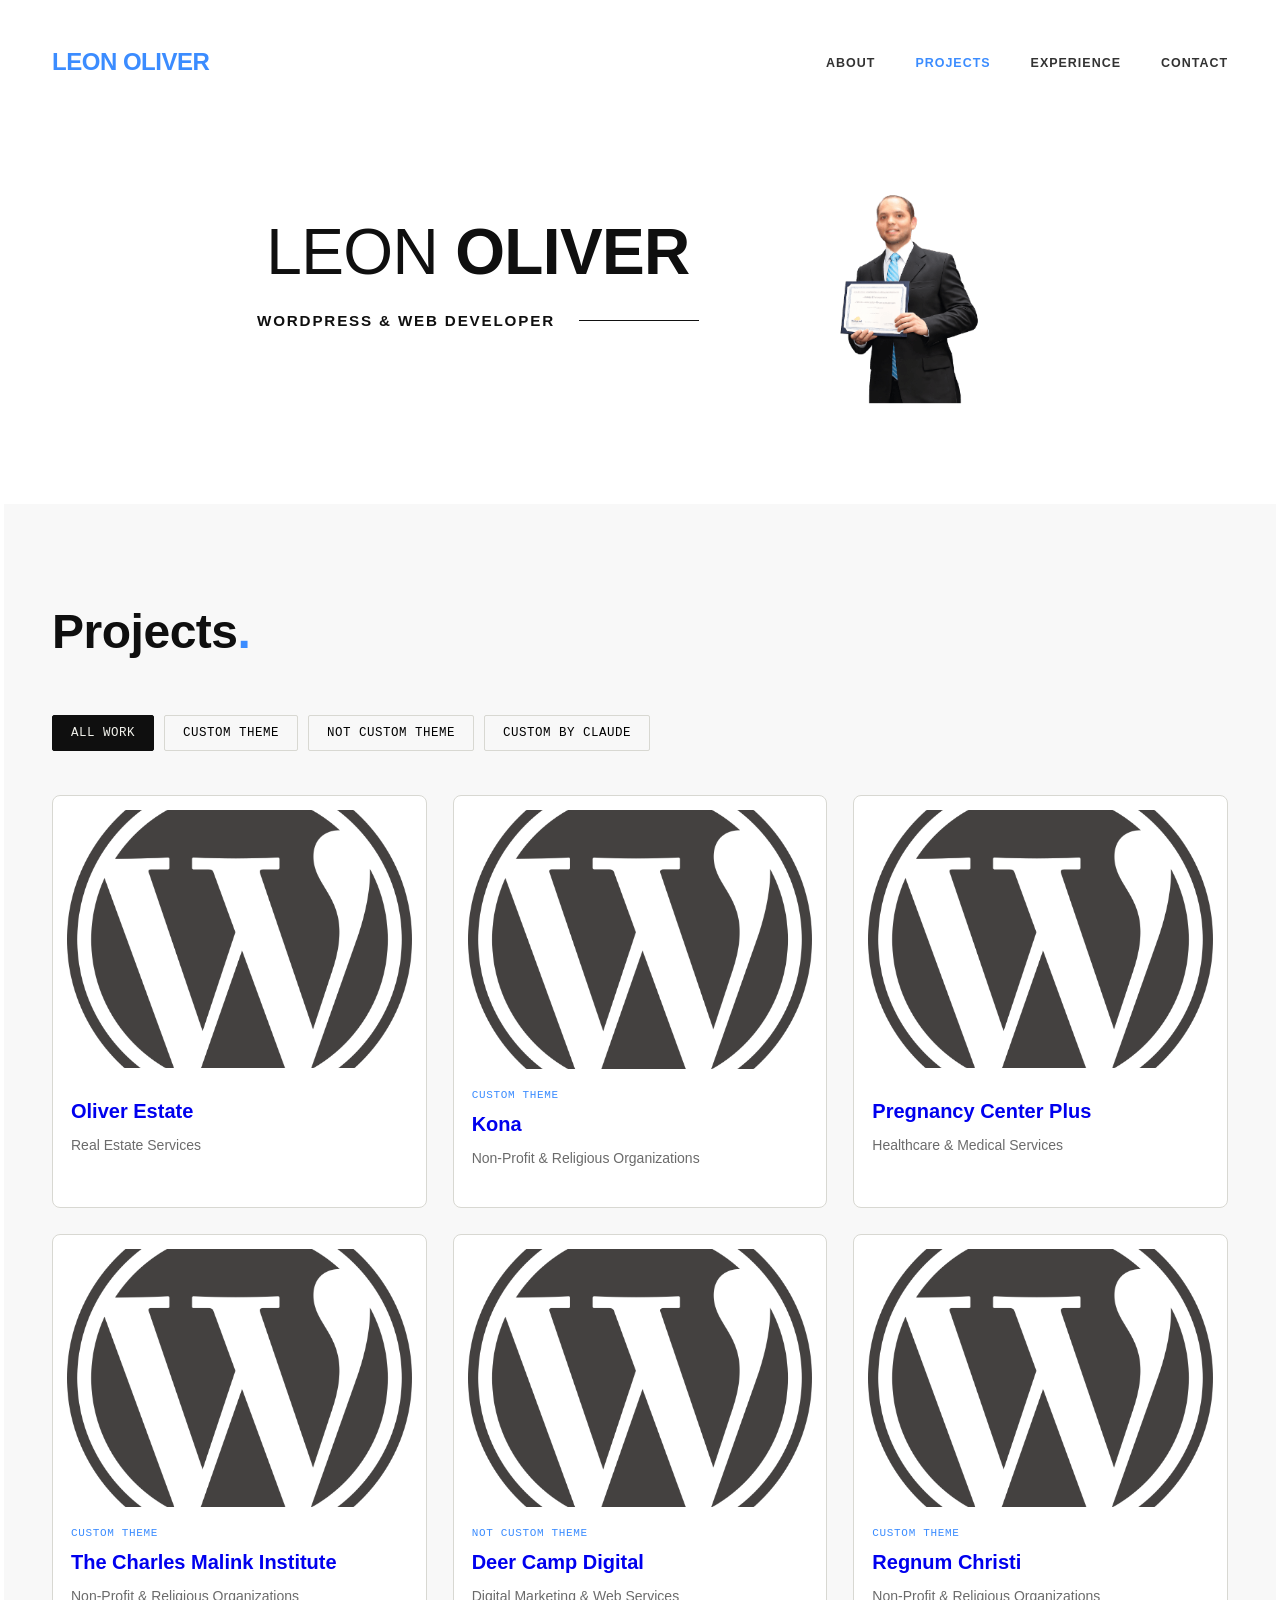
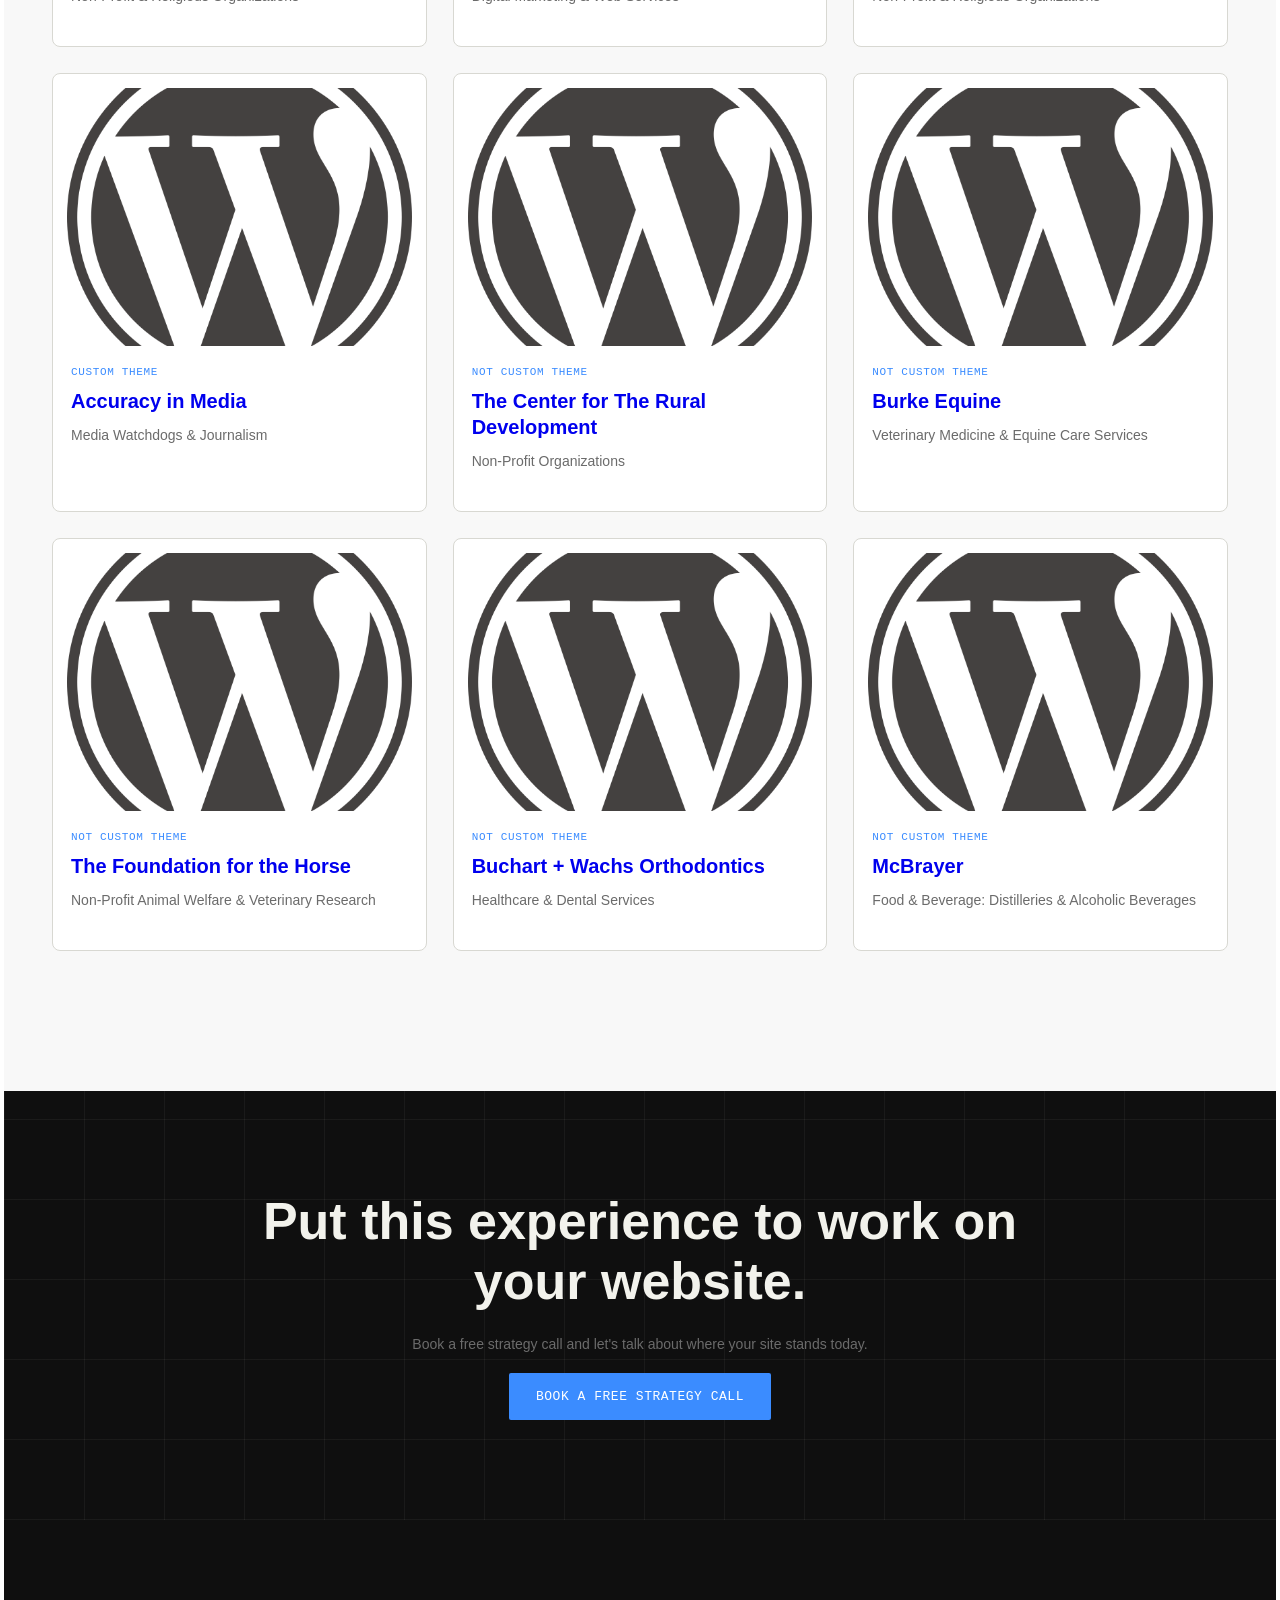
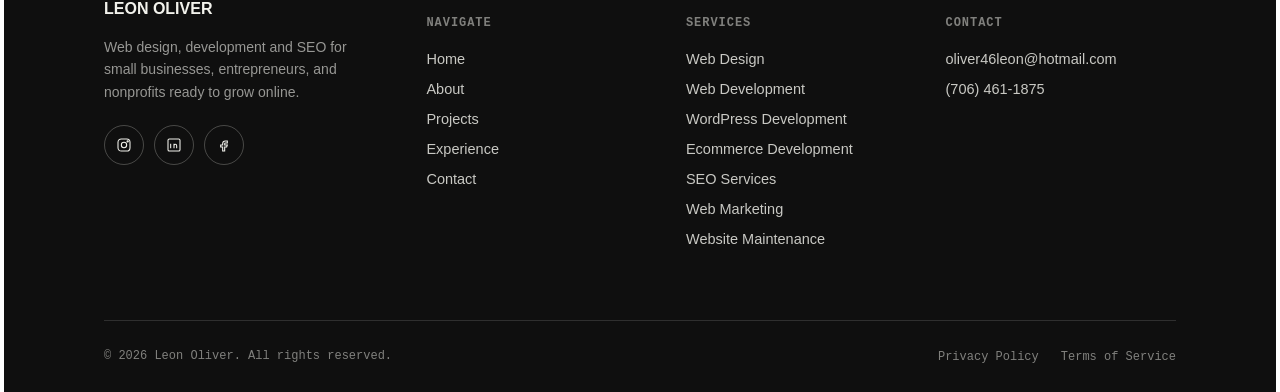
==== projects.html @ 3cefe91d "first commit on my portfolio site" ====
<!DOCTYPE html>
<html lang="en">
<head>
<meta charset="UTF-8">
<meta name="viewport" content="width=device-width, initial-scale=1">
<title>Projects | Leon Oliver — WordPress Developer in Georgia</title>
<meta name="description" content="Case studies from custom WordPress development, ecommerce, and SEO projects delivered for small businesses, entrepreneurs, and nonprofits.">
<meta name="keywords" content="WordPress Developer in Georgia, SEO, Custom WordPress Development">
<meta name="robots" content="index, follow">
<link rel="canonical" href="projects.html">
<link rel="stylesheet" href="styles.css">
</head>
<body class="pf-body">
<div class="pf-wrap">

  <nav class="pf-nav">
    <a class="pf-logo" href="index.html">Leon Oliver</a>
    <ul class="pf-nav-links">
      <li><a href="about.html">About</a></li>
      <li><a href="projects.html">Projects</a></li>
      <li><a href="experience.html">Experience</a></li>
      <li><a href="contact.html">Contact</a></li>
    </ul>
  </nav>

  <main class="pf-hero">
    <div class="pf-hero-inner">
      <div class="pf-text">
        <h1 class="pf-name">LEON <strong>OLIVER</strong></h1>
        <div class="pf-role-row">
          <span class="pf-role">WordPress &amp; Web Developer</span>
          <span class="pf-role-line"></span>
        </div>
      </div>
      <div class="oliver-image">
        <img src="images/oliver-leon.png" alt="Leon Oliver, WordPress developer" width="260" height="260">
      </div>
    </div>
  </main>

  <section class="exp-section">
    <div class="exp-container wide">
      <h2 class="exp-title">Projects<span class="exp-dot">.</span></h2>

      <div class="filter-row" role="tablist" aria-label="Filter projects by service">
        <button class="filter-btn active" data-filter="all">All Work</button>
        <button class="filter-btn" data-filter="custom-theme">Custom Theme</button>
        <button class="filter-btn" data-filter="not-custom">Not Custom Theme</button>
        <button class="filter-btn" data-filter="custom-theme-claude">Custom by Claude</button>
      </div>

      <div class="portfolio-grid" id="portfolioGrid">

        <article class="pf-card" data-cat="custom-theme-claude" data-modal="p2">
          <div class="pf-media">
            <img src="/images/wordpress.png" alt="" loading="lazy">
          </div>
          <div class="pf-body">
            <h3><a href="https://www.leonoliver.com/claude1/" style="text-decoration: none;">Oliver Estate</a></h3>
            <p>Real Estate Services</p>
          </div>
        </article>

        <article class="pf-card" data-cat="custom-theme" data-modal="p1">
          <div class="pf-media">
            <img src="/images/wordpress.png" alt="Harbor and Vine ecommerce website analytics dashboard on screen" loading="lazy">
          </div>
          <div class="pf-body">
            <span class="pf-cat">Custom Theme</span>
            <h3><a href="https://konasda.org/" style="text-decoration: none;">Kona</a></h3>
            <p>Non-Profit & Religious Organizations</p>
          </div>
        </article>

        <article class="pf-card" data-cat="custom-theme" data-modal="p2">
          <div class="pf-media">
            <img src="/images/wordpress.png" alt="Northside Realty local business website homepage on laptop" loading="lazy">
          </div>
          <div class="pf-body">
            <h3><a href="https://pcplus.org/" style="text-decoration: none;">Pregnancy Center Plus</a></h3>
            <p>Healthcare & Medical Services</p>
           
          </div>
        </article>

        <article class="pf-card" data-cat="custom-theme" data-modal="p3">
          <div class="pf-media">
            <img src="/images/wordpress.png" alt="Fit Collective fitness studio website design shown on tablet" loading="lazy">
          </div>
          <div class="pf-body">
            <span class="pf-cat">Custom Theme</span>
            <h3><a href="https://charlesmalikinstitute.org/" style="text-decoration: none;">The Charles Malink Institute</a></h3>
            <p>Non-Profit & Religious Organizations</p>
        </article>

        <article class="pf-card" data-cat="not-custom" data-modal="p4">
          <div class="pf-media">
            <img src="/images/wordpress.png" alt="Cedar and Stone Interiors ecommerce website on desktop monitor" loading="lazy">
          </div>
          <div class="pf-body">
            <span class="pf-cat">Not Custom Theme</span>
            <h3><a href="https://deercampdigital.com/" style="text-decoration: none;">Deer Camp Digital</a></h3>
            <p>Digital Marketing & Web Services</p>
        </article>

        <article class="pf-card" data-cat="custom-theme" data-modal="p5">
          <div class="pf-media">
            <img src="/images/wordpress.png" alt="Pinnacle Auto Group local SEO strategy meeting" loading="lazy">
      
          </div>
          <div class="pf-body">
            <span class="pf-cat">Custom Theme</span>
            <h3><a href="https://rcspirituality.org/" style="text-decoration: none;">Regnum Christi</a></h3>
            <p>Non-Profit & Religious Organizations</p>
        </article>

        <article class="pf-card" data-cat="custom-theme" data-modal="p6">
          <div class="pf-media">
            <img src="/images/wordpress.png" alt="Bright Path Dental local business website on laptop in office" loading="lazy">
          </div>
          <div class="pf-body">
            <span class="pf-cat">Custom theme</span>
            <h3><a href="https://aim.org/" style="text-decoration: none;">Accuracy in Media</a></h3>
            <p>Media Watchdogs & Journalism</p>
          </div>
        </article>

          <article class="pf-card" data-cat="not-custom" data-modal="p6">
          <div class="pf-media">
            <img src="/images/wordpress.png" alt="Bright Path Dental local business website on laptop in office" loading="lazy">
          </div>
          <div class="pf-body">
            <span class="pf-cat">Not Custom theme</span>
            <h3><a href="https://centertech.com/" style="text-decoration: none;">The Center for The Rural Development</a></h3>
            <p>Non-Profit Organizations</p>
          </div>
        </article>

        <article class="pf-card" data-cat="not-custom" data-modal="p6">
          <div class="pf-media">
            <img src="/images/wordpress.png" alt="Bright Path Dental local business website on laptop in office" loading="lazy">
          </div>
          <div class="pf-body">
            <span class="pf-cat">Not Custom theme</span>
            <h3><a href="https://www.burkeequinetherapy.com/" style="text-decoration: none;">Burke Equine</a></h3>
            <p>Veterinary Medicine & Equine Care Services</p>
          </div>
        </article>

        <article class="pf-card" data-cat="not-custom" data-modal="p6">
          <div class="pf-media">
            <img src="/images/wordpress.png" alt="Bright Path Dental local business website on laptop in office" loading="lazy">
          </div>
          <div class="pf-body">
            <span class="pf-cat">Not Custom theme</span>
            <h3><a href="https://www.foundationforthehorse.org/" style="text-decoration: none;">The Foundation for the Horse</a></h3>
            <p> Non-Profit Animal Welfare & Veterinary Research</p>
          </div>
        </article>

        <article class="pf-card" data-cat="not-custom" data-modal="p6">
          <div class="pf-media">
            <img src="/images/wordpress.png" alt="Bright Path Dental local business website on laptop in office" loading="lazy">
          </div>
          <div class="pf-body">
            <span class="pf-cat">Not Custom theme</span>
            <h3><a href="https://buchartwachs.com/" style="text-decoration: none;">Buchart + Wachs Orthodontics</a></h3>
            <p>Healthcare & Dental Services</p>
          </div>
        </article>

        <article class="pf-card" data-cat="not-custom" data-modal="p6">
          <div class="pf-media">
            <img src="/images/wordpress.png" alt="Bright Path Dental local business website on laptop in office" loading="lazy">
          </div>
          <div class="pf-body">
            <span class="pf-cat">Not Custom theme</span>
            <h3><a href="https://www.mcbrayerlegacyspirits.com/" style="text-decoration: none;">McBrayer</a></h3>
            <p>Food & Beverage: Distilleries & Alcoholic Beverages</p>
          </div>
        </article>

      </div>
    </div>
  </section>

  <!-- Portfolio modal (shared) -->
  <div class="pf-modal" id="pfModal" role="dialog" aria-modal="true" aria-hidden="true">
    <div class="pf-modal-backdrop" data-modal-close></div>
    <div class="pf-modal-panel">
      <button class="pf-modal-close" data-modal-close aria-label="Close case study">
        <svg viewBox="0 0 24 24" fill="none" stroke="currentColor" stroke-width="2" width="16" height="16"><path d="M18 6L6 18M6 6l12 12"/></svg>
      </button>
      <img class="pf-modal-img" id="pfModalImg" src="" alt="">
      <div class="pf-modal-body">
        <span class="pf-cat" id="pfModalCat"></span>
        <h3 id="pfModalTitle"></h3>
        <p id="pfModalDesc"></p>
        <div class="pf-modal-tags" id="pfModalTags"></div>
        <div class="pf-modal-stats" id="pfModalStats"></div>
      </div>
    </div>
  </div>

  <section class="cta-banner dark">
    <div class="container">
      <h2>Put this experience to work on your website.</h2>
      <p>Book a free strategy call and let's talk about where your site stands today.</p>
      <div class="btn-row">
        <a href="contact.html" class="btn btn-amber">Book a Free Strategy Call</a>
      </div>
    </div>
  </section>

</div>

<footer class="site-footer">
  <div class="container">
    <div class="footer-top">
      <div class="footer-brand">
        <a href="index.html" class="logo" aria-label="Leon Oliver — home">
          <strong>LEON OLIVER</strong>
        </a>
        <p>Web design, development and SEO for small businesses, entrepreneurs, and nonprofits ready to grow online.</p>
        <div class="footer-socials">
          <a href="#" class="social-btn" aria-label="Instagram"><svg viewBox="0 0 24 24" fill="none" stroke="currentColor" stroke-width="1.6"><rect x="3" y="3" width="18" height="18" rx="5"/><circle cx="12" cy="12" r="4"/><circle cx="17.5" cy="6.5" r="1"/></svg></a>
          <a href="#" class="social-btn" aria-label="LinkedIn"><svg viewBox="0 0 24 24" fill="none" stroke="currentColor" stroke-width="1.6"><rect x="3" y="3" width="18" height="18" rx="2"/><path d="M7 10v7M7 7v.01M12 17v-4a2 2 0 0 1 4 0v4M12 17v-7"/></svg></a>
          <a href="#" class="social-btn" aria-label="Facebook"><svg viewBox="0 0 24 24" fill="none" stroke="currentColor" stroke-width="1.6"><path d="M14 9h3V6h-3a4 4 0 0 0-4 4v2H7v3h3v6h3v-6h3l1-3h-4v-2a1 1 0 0 1 1-1z"/></svg></a>
        </div>
      </div>
      <div class="footer-col">
        <h4>Navigate</h4>
        <ul>
          <li><a href="index.html">Home</a></li>
          <li><a href="about.html">About</a></li>
          <li><a href="projects.html">Projects</a></li>
          <li><a href="experience.html">Experience</a></li>
          <li><a href="contact.html">Contact</a></li>
        </ul>
      </div>
      <div class="footer-col">
        <h4>Services</h4>
        <ul>
          <li><a href="index.html#what-i-do">Web Design</a></li>
          <li><a href="index.html#what-i-do">Web Development</a></li>
          <li><a href="index.html#what-i-do">WordPress Development</a></li>
          <li><a href="index.html#what-i-do">Ecommerce Development</a></li>
          <li><a href="index.html#what-i-do">SEO Services</a></li>
          <li><a href="index.html#what-i-do">Web Marketing</a></li>
          <li><a href="index.html#what-i-do">Website Maintenance</a></li>
        </ul>
      </div>
      <div class="footer-col">
        <h4>Contact</h4>
        <ul>
          <li><a href="mailto:oliver46leon@hotmail.com">oliver46leon@hotmail.com</a></li>
          <li><a href="tel:+17064611875">(706) 461-1875</a></li>
        </ul>
      </div>
    </div>
    <div class="footer-bottom">
      <p>&copy; <span id="year"></span> Leon Oliver. All rights reserved.</p>
      <div class="fb-links">
        <a href="contact.html">Privacy Policy</a>
        <a href="contact.html">Terms of Service</a>
      </div>
    </div>
  </div>
</footer>

<script>
  window.PROJECTS_DATA = {
    p1: {
      cat: "Ecommerce Development",
      title: "Harbor & Vine",
      img: "https://images.unsplash.com/photo-1441986300917-64674bd600d8?auto=format&fit=crop&w=1400&q=80",
      desc: "A full storefront rebuild for a boutique wine retailer — custom product filtering, a streamlined checkout and a visual identity that matched their in-store experience.",
      tags: ["Shopify","Custom Theme","Checkout UX","Product Photography"],
      stats: [["+58%","Conversion Rate"],["1.2s","Avg. Load Time"],["+120%","Mobile Sales"]]
    },
    p2: {
      cat: "WordPress Development + SEO",
      title: "Northside Realty",
      img: "https://images.unsplash.com/photo-1600880292203-757bb62b4baf?auto=format&fit=crop&w=1400&q=80",
      desc: "A custom WordPress rebuild with a local SEO strategy layered on top — structured listings, location pages and technical fixes that moved the needle in search.",
      tags: ["WordPress","Local SEO","Listings CMS","Schema Markup"],
      stats: [["+164%","Organic Traffic"],["#1","Local Map Pack"],["+41","Monthly Leads"]]
    },
    p3: {
      cat: "Web Design",
      title: "Fit Collective",
      img: "https://images.unsplash.com/photo-1571019613454-1cb2f99b2d8b?auto=format&fit=crop&w=1400&q=80",
      desc: "Bold, brand-forward design for a boutique fitness studio, built around a fast class-booking flow and a strong first impression on mobile.",
      tags: ["Web Design","Booking Flow","Brand System","Mobile-First"],
      stats: [["+73%","Class Signups"],["0.9s","Mobile Load"],["4.9★","Client Rating"]]
    },
    p4: {
      cat: "Web Design + Ecommerce Development",
      title: "Cedar & Stone Interiors",
      img: "https://images.unsplash.com/photo-1497215728101-856f4ea42174?auto=format&fit=crop&w=1400&q=80",
      desc: "An editorial-style storefront for an interior design studio, pairing a portfolio-first layout with a curated shop for their product line.",
      tags: ["Web Design","Shopify","Editorial Layout","Photography Direction"],
      stats: [["+91%","Time on Site"],["+34%","Shop Revenue"],["6","New Retail Clients"]]
    },
    p5: {
      cat: "SEO Services",
      title: "Pinnacle Auto Group",
      img: "https://images.unsplash.com/photo-1521737604893-d14cc237f11d?auto=format&fit=crop&w=1400&q=80",
      desc: "A technical SEO overhaul — fixing crawl issues, improving Core Web Vitals and rebuilding on-page structure across a large inventory-driven site.",
      tags: ["Technical SEO","Core Web Vitals","Site Architecture"],
      stats: [["+112%","Organic Sessions"],["+2.1s","Speed Improvement"],["+27","Ranking Keywords"]]
    },
    p6: {
      cat: "Web Design + WordPress Development",
      title: "Bright Path Dental",
      img: "https://images.unsplash.com/photo-1560518883-ce09059eeffa?auto=format&fit=crop&w=1400&q=80",
      desc: "A warm, approachable redesign for a local dental practice — clear service pages, an online booking widget and a design built to build trust fast.",
      tags: ["WordPress","Web Design","Local Business","Booking Widget"],
      stats: [["+66%","New Patient Requests"],["4.8★","Google Rating"],["+38%","Organic Visits"]]
    }
  };
</script>
<script src="script.js"></script>
</body>
</html>
---- styles.css ----
/* ==========================================================================
   Leon Oliver — Web Development & WordPress Development
   Shared stylesheet (one file, cached once, used by all 5 pages)
   ========================================================================== */

:root {
  --ink: #0f0f0f;
  --ink-soft: #3a3a3a;
  --muted: #6b6b6b;
  --muted-dark: #7a7a7a;
  --muted-light: rgba(242, 242, 236, 0.7);
  --bg: #ffffff;
  --line: #111111;
  --line-strong: #d8d8d2;
  --paper: #f2f2ec;
  --paper-dim: #ececE4;
  --blue: #3b8cff;
  --amber: #3b8cff; /* alias kept for legacy class names */
  --accent: #3b8cff;
  --radius: 2px;
  --ff-body: -apple-system, BlinkMacSystemFont, "Segoe UI", Helvetica, Arial, sans-serif;
  --ff-mono: "SFMono-Regular", Consolas, "Liberation Mono", Menlo, monospace;
}

* { box-sizing: border-box; }

html { scroll-behavior: smooth; }

html, body {
  margin: 0;
  padding: 0;
  background: var(--bg);
  color: var(--ink);
  font-family: var(--ff-body);
  -webkit-font-smoothing: antialiased;
}

img { max-width: 100%; display: block; }

a:focus-visible,
button:focus-visible,
input:focus-visible,
textarea:focus-visible {
  outline: 2px solid var(--blue);
  outline-offset: 2px;
}

.pf-wrap {
  min-height: 100vh;
  display: flex;
  flex-direction: column;
}

.container { max-width: 1200px; margin: 0 auto; padding: 0 clamp(20px, 5vw, 64px); }

/* ==========================================================================
   Nav
   ========================================================================== */
.pf-nav {
  display: flex;
  align-items: center;
  justify-content: space-between;
  padding: 28px 48px;
}

.pf-logo {
  font-size: 1.5rem;
  font-weight: 800;
  letter-spacing: -0.02em;
  color: var(--blue);
  text-decoration: none;
  font-family: var(--ff-body);
  text-transform: uppercase;
}

.pf-nav-links {
  display: flex;
  gap: 40px;
  list-style: none;
  margin: 0;
  padding: 0;
}

.pf-nav-links a {
  color: var(--ink);
  text-decoration: none;
  font-size: 0.78rem;
  font-weight: 600;
  letter-spacing: 0.08em;
  text-transform: uppercase;
  opacity: 0.85;
  transition: opacity 0.15s ease, color 0.15s ease;
}

.pf-nav-links a:hover,
.pf-nav-links a.is-active { opacity: 1; color: var(--blue); }

/* ==========================================================================
   Hero (repeats at the top of every page as the page banner)
   ========================================================================== */
.pf-hero {
  flex: 1;
  display: flex;
  align-items: center;
  justify-content: center;
  padding: 40px 32px 100px;
}

.pf-hero-inner {
  display: flex;
  align-items: center;
  justify-content: center;
  gap: 64px;
  max-width: 1100px;
  width: 100%;
  margin: 0 auto;
  text-align: center;
  flex-wrap: wrap;
}

.pf-hero-inner.height { min-height: 60vh; }

/* Home page hero fills the screen below the nav */
.pf-hero-full {
  min-height: 100vh;
  min-height: 100svh;
  box-sizing: border-box;
}

.oliver-image {
  width: 260px;
  flex-shrink: 0;
  border-radius: 6px;
  overflow: hidden;
  opacity: 0;
  transition: opacity 1s ease;
}
.oliver-image.animate { opacity: 1; }
.oliver-image img { display: block; width: 100%; height: auto; }

.pf-text {
  display: flex;
  flex-direction: column;
  align-items: center;
  opacity: 0;
  transform: translateX(-40px);
  transition: opacity 1s ease, transform 1s ease;
}
.pf-text.animate { opacity: 1; transform: translateX(0); }

.pf-name {
  margin: 0;
  font-size: clamp(2.6rem, 5vw, 4.2rem);
  line-height: 1.05;
  letter-spacing: -0.01em;
  font-weight: 300;
  white-space: nowrap;
}
.pf-name strong { font-weight: 800; }

.pf-role-row { margin-top: 26px; display: flex; align-items: center; gap: 24px; }
.pf-role { font-size: 0.95rem; letter-spacing: 0.12em; text-transform: uppercase; font-weight: 600; }
.pf-role-line { width: 120px; height: 1px; background: var(--line); }

/* ==========================================================================
   Section heading pattern used by About / Projects / Experience / Contact
   ========================================================================== */
.exp-section { padding: 100px 48px 140px; background: #f8f8f8; }
.exp-container { max-width: 1000px; margin: 0 auto; }
.exp-container.wide { max-width: 1200px; }
.exp-title { margin: 0 0 56px; font-size: clamp(2.2rem, 4vw, 3rem); font-weight: 800; letter-spacing: -0.01em; }
.exp-dot { color: var(--accent); }

/* Experience tabs */
.exp-grid { display: flex; gap: 64px; align-items: flex-start; }
.exp-tabs {
  display: flex; flex-direction: column; gap: 24px; flex-shrink: 0;
  border-left: 2px solid #dcdce3; padding-left: 24px; min-width: 160px;
}
.exp-tab {
  all: unset; cursor: pointer; font-size: 1.05rem; font-weight: 500;
  color: #8b8b96; transition: color 0.15s ease; position: relative;
}
.exp-tab:hover { color: var(--ink); }
.exp-tab.active { color: var(--accent); font-weight: 700; }
.exp-tab.active::before {
  content: ""; position: absolute; left: -26px; top: 0; bottom: 0;
  width: 2px; background: var(--accent);
}
.exp-panel { flex: 1; min-width: 0; }
.exp-role { margin: 0; font-size: 1.4rem; font-weight: 700; }
.exp-at { color: var(--accent); font-weight: 700; }
.exp-dates, .exp-location { margin: 8px 0 0; font-size: 0.85rem; color: var(--muted); }
.exp-bullets { list-style: none; margin: 28px 0 0; padding: 0; display: flex; flex-direction: column; gap: 12px; }
.exp-bullets li { display: flex; align-items: flex-start; gap: 14px; font-size: 0.98rem; line-height: 1.5; color: #2a2a33; }
.exp-bullets svg { flex-shrink: 0; margin-top: 3px; width: 16px; height: 16px; color: var(--accent); }

/* Tools marquee (experience page) */
.tools-marquee { border-top: 1px solid var(--line); border-bottom: 1px solid var(--line); overflow: hidden; padding: 26px 0; background-color: var(--accent); }
.tools-track { display: flex; gap: 64px; width: max-content; animation: scrollTrack 26s linear infinite; }
.tools-track span { font-family: var(--ff-mono); font-size: 15px; color: var(--ink); text-transform: uppercase; letter-spacing: 0.06em; white-space: nowrap; }
@keyframes scrollTrack { from { transform: translateX(0); } to { transform: translateX(-50%); } }
@media (prefers-reduced-motion: reduce) {
  .tools-track { animation: none; }
  .oliver-image, .pf-text { transition: none; opacity: 1; transform: none; }
}

/* ==========================================================================
   Services grid (home)
   ========================================================================== */
.section { padding: 110px 0; }
.section.tight { padding: 88px 0; }
.section-head { max-width: 640px; margin-bottom: 60px; }
.section-head h2 { font-size: clamp(30px, 3.6vw, 46px); margin: 0; }
.section-head p { margin-top: 16px; font-size: 17px; color: var(--ink-soft); max-width: 520px; }

.services-grid { display: grid; grid-template-columns: repeat(4, 1fr); gap: 1px; background: var(--muted); border: 1px solid var(--muted); }
.service-card { background: var(--paper); padding: 38px 30px; transition: background 0.35s ease, color 0.35s ease; position: relative; }
.service-card:hover { background: var(--ink); color: var(--paper); }
.service-card:hover p { color: var(--muted-light); }
.service-card h3 { font-size: 19px; margin: 0 0 10px; font-weight: 600; }
.service-card p { font-size: 14.5px; color: var(--muted-dark); line-height: 1.6; margin: 0; }
.service-card:hover h3 { color: var(--blue); }
@media (max-width: 1024px) { .services-grid { grid-template-columns: repeat(2, 1fr); } }
@media (max-width: 560px) { .services-grid { grid-template-columns: 1fr; } }

/* ==========================================================================
   Stats
   ========================================================================== */
.stats-row { display: grid; grid-template-columns: repeat(3, 1fr); gap: 40px; place-items: center; text-align: center; }
.stat-block .num { font-size: clamp(36px, 4vw, 54px); font-weight: 700; color: var(--paper); }
.stat-block .lbl { font-family: var(--ff-mono); font-size: 12px; text-transform: uppercase; letter-spacing: 0.06em; color: rgba(242, 242, 236, 0.6); margin-top: 10px; }
div#pd::after, div#is::after { content: "+"; }
@media (max-width: 800px) { .stats-row { grid-template-columns: repeat(2, 1fr); row-gap: 40px; } }

/* ==========================================================================
   About page
   ========================================================================== */
#about-section { width: 100%; margin: 0 auto; padding: 0; background: transparent; }
.about-section { max-width: 1100px; margin: 0 auto; display: flex; flex-direction: row; align-items: center; justify-content: space-between; gap: 56px; }
.about-text { font-size: 1.1rem; line-height: 1.65; color: var(--ink); flex: 1.1; }
.about-text p { margin: 0 0 18px; }
.about-text p:last-child { margin-bottom: 0; }
.about-photo { flex: 0.9; }
.about-photo img { width: 100%; aspect-ratio: 3 / 3.6; object-fit: cover; border-radius: 4px; }

.trust-row { display: grid; grid-template-columns: repeat(3, 1fr); gap: 30px; margin-top: 80px; padding-top: 60px; border-top: 1px solid var(--line-strong); }
.trust-item h4 { font-size: 1.5rem; margin: 0 0 6px; font-weight: 700; color: var(--blue); }
.trust-item p { margin: 0; font-size: 14px; color: var(--muted); }
@media (max-width: 800px) {
  .about-section { flex-direction: column-reverse; gap: 40px; }
  .about-photo { width: 100%; max-width: 340px; }
  .trust-row { grid-template-columns: 1fr; gap: 28px; margin-top: 50px; padding-top: 40px; }
}

/* ==========================================================================
   CTA banner
   ========================================================================== */
.dark { background: var(--ink); color: var(--paper); }
.cta-banner { padding: 100px 0; text-align: center; position: relative; overflow: hidden; }
.cta-banner::before {
  content: ""; position: absolute; inset: 0;
  background:
    repeating-linear-gradient(90deg, rgba(242, 242, 236, 0.05) 0 1px, transparent 1px 80px),
    repeating-linear-gradient(0deg, rgba(242, 242, 236, 0.05) 0 1px, transparent 1px 80px);
  pointer-events: none;
}
.cta-banner .container { position: relative; text-align: center; }
.cta-banner h2 { font-size: clamp(30px, 4.2vw, 52px); max-width: 760px; margin: 0 auto 22px; color: var(--paper); text-align: center; }
.cta-banner p { color: rgba(242, 242, 236, 0.66); margin: 0 auto 38px; font-size: 17px; text-align: center; }
.cta-banner .btn-row { display: flex; justify-content: center; gap: 18px; flex-wrap: wrap; }

/* ==========================================================================
   Buttons
   ========================================================================== */
.btn {
  position: relative; display: inline-flex; align-items: center; gap: 10px;
  font-family: var(--ff-mono); font-size: 13px; font-weight: 500; letter-spacing: 0.04em; text-transform: uppercase;
  padding: 15px 26px; border: 1px solid transparent; border-radius: var(--radius);
  transition: transform 0.25s ease, background 0.25s ease, color 0.25s ease, border-color 0.25s ease;
  white-space: nowrap; text-decoration: none; cursor: pointer;
}
.btn svg { width: 14px; height: 14px; transition: transform 0.25s ease; }
.btn:hover svg { transform: translateX(3px); }
.btn-primary { background: var(--ink); color: var(--paper); }
.btn-primary:hover { background: var(--blue); color: #fff; transform: translateY(-2px); }
.btn-amber { background: var(--blue); color: #fff; }
.btn-amber:hover { background: var(--ink); color: var(--blue); transform: translateY(-2px); border: 1px solid var(--blue); }

/* ==========================================================================
   Projects page — filter + grid + modal
   ========================================================================== */
.filter-row { display: flex; gap: 10px; flex-wrap: wrap; margin-bottom: 44px; }
.filter-btn {
  font-family: var(--ff-mono); font-size: 12.5px; text-transform: uppercase; letter-spacing: 0.04em;
  padding: 10px 18px; border: 1px solid var(--line-strong); background: transparent; border-radius: 2px;
  transition: all 0.25s ease; cursor: pointer;
}
.filter-btn:hover { border-color: var(--ink); }
.filter-btn.active { background: var(--ink); color: var(--paper); border-color: var(--ink); }

.portfolio-grid { display: grid; grid-template-columns: repeat(3, 1fr); gap: 26px; }
.pf-card {
  background: #fff; border: 1px solid var(--line-strong); border-radius: 8px;
  overflow: hidden; cursor: pointer; padding: 14px 14px 20px;
  transition: transform 0.3s ease, box-shadow 0.3s ease, border-color 0.3s ease;
  display: flex; flex-direction: column;
}
.pf-card:hover { transform: translateY(-6px); box-shadow: 0 24px 42px rgba(20, 22, 28, 0.12); border-color: var(--ink); }
.pf-card.hide { display: none; }
.pf-media { position: relative; aspect-ratio: 4 / 3; overflow: hidden; border-radius: 4px; }
.pf-media img { width: 100%; height: 100%; object-fit: cover; transition: transform 0.6s cubic-bezier(0.16, 1, 0.3, 1); }
.pf-card:hover .pf-media img { transform: scale(1.08); }
.pf-media .pf-view { position: absolute; inset: 0; background: rgba(20, 22, 28, 0.5); display: flex; align-items: center; justify-content: center; opacity: 0; transition: opacity 0.3s ease; }
.pf-card:hover .pf-media .pf-view { opacity: 1; }
.pf-view span { font-family: var(--ff-mono); font-size: 12px; letter-spacing: 0.06em; text-transform: uppercase; color: #fff; border: 1px solid rgba(255, 255, 255, 0.6); padding: 10px 18px; }

.pf-body { padding: 20px 4px 0; display: flex; flex-direction: column; flex: 1; }
.pf-cat { font-family: var(--ff-mono); font-size: 11px; color: var(--blue); text-transform: uppercase; letter-spacing: 0.06em; }
.pf-body h3 { font-size: 20px; font-weight: 700; line-height: 1.3; margin: 10px 0 10px; color: var(--ink); }
.pf-body p { font-size: 14px; line-height: 1.6; color: var(--muted); margin: 0 0 18px; }
.pf-link {
  display: inline-flex; align-items: center; gap: 6px; margin-top: auto; padding-top: 14px;
  border-top: 1px solid var(--line-strong); font-family: var(--ff-mono); font-size: 11.5px;
  text-transform: uppercase; letter-spacing: 0.06em; color: var(--blue);
}
.pf-link svg { width: 12px; height: 12px; transition: transform 0.25s ease; }
.pf-card:hover .pf-link svg { transform: translateX(4px); }
@media (max-width: 900px) { .portfolio-grid { grid-template-columns: repeat(2, 1fr); } }
@media (max-width: 600px) { .portfolio-grid { grid-template-columns: 1fr; } }

/* Portfolio modal */
.pf-modal { position: fixed; inset: 0; z-index: 900; display: flex; align-items: center; justify-content: center; padding: 24px; opacity: 0; visibility: hidden; transition: opacity 0.3s ease, visibility 0s linear 0.3s; }
.pf-modal.open { opacity: 1; visibility: visible; transition: opacity 0.3s ease; }
.pf-modal-backdrop { position: absolute; inset: 0; background: rgba(14, 15, 20, 0.72); backdrop-filter: blur(3px); }
.pf-modal-panel { position: relative; background: #fff; max-width: 880px; width: 100%; max-height: 88vh; overflow-y: auto; border: 1px solid var(--line-strong); transform: translateY(24px) scale(0.98); transition: transform 0.35s cubic-bezier(0.16, 1, 0.3, 1); }
.pf-modal.open .pf-modal-panel { transform: translateY(0) scale(1); }
.pf-modal-img { width: 100%; aspect-ratio: 16 / 8; object-fit: cover; }
.pf-modal-close { position: absolute; top: 16px; right: 16px; z-index: 2; width: 38px; height: 38px; border-radius: 50%; background: rgba(20, 22, 28, 0.7); color: #fff; display: flex; align-items: center; justify-content: center; border: none; cursor: pointer; }
.pf-modal-body { padding: 34px; }
.pf-modal-body .pf-cat { margin-bottom: 12px; display: block; }
.pf-modal-body h3 { font-size: 28px; margin: 0 0 14px; }
.pf-modal-body p { color: var(--muted); font-size: 15px; margin-bottom: 22px; }
.pf-modal-tags { display: flex; gap: 8px; flex-wrap: wrap; margin-bottom: 26px; }
.pf-modal-tags span { font-family: var(--ff-mono); font-size: 11px; background: var(--paper); border: 1px solid var(--line-strong); padding: 5px 10px; }
.pf-modal-stats { display: grid; grid-template-columns: repeat(3, 1fr); gap: 20px; border-top: 1px solid var(--line-strong); padding-top: 22px; }
.pf-modal-stats strong { display: block; font-size: 22px; }
.pf-modal-stats span { font-family: var(--ff-mono); font-size: 11px; color: var(--muted); text-transform: uppercase; }
@media (max-width: 600px) { .pf-modal-stats { grid-template-columns: 1fr; gap: 12px; } }

/* ==========================================================================
   Contact page
   ========================================================================== */
.contact-grid { display: grid; grid-template-columns: 1.1fr 0.9fr; gap: 70px; }
.contact-form { display: flex; flex-direction: column; gap: 22px; }
.form-row { display: grid; grid-template-columns: 1fr 1fr; gap: 20px; }
.field { display: flex; flex-direction: column; gap: 8px; }
.field label { font-family: var(--ff-mono); font-size: 11.5px; text-transform: uppercase; letter-spacing: 0.06em; color: var(--muted); }
.field input, .field textarea {
  font-family: var(--ff-body); font-size: 15px; padding: 14px 15px; border: 1px solid var(--paper-dim); background: var(--paper);
  border-radius: 2px; color: var(--ink); transition: border-color 0.25s ease, box-shadow 0.25s ease;
}
.field input:focus, .field textarea:focus { border-color: var(--blue); box-shadow: 0 0 0 3px rgba(59, 140, 255, 0.15); outline: none; }
.field textarea { resize: vertical; min-height: 140px; }
.field.error input, .field.error textarea { border-color: #d3402b; }
.field-error { font-family: var(--ff-mono); font-size: 11.5px; color: #d3402b; display: none; }
.field.error .field-error { display: block; }
.form-note { font-family: var(--ff-mono); font-size: 12px; color: var(--muted); }
.form-success { display: none; align-items: center; gap: 12px; background: #eef3ea; border: 1px solid #8fae7a; color: #37522a; padding: 16px 18px; font-size: 14px; margin-bottom: 22px; }
.form-success.show { display: flex; }
.form-success svg { width: 20px; height: 20px; flex: none; }

.contact-side { display: flex; flex-direction: column; gap: 0; }
.contact-info-list { display: flex; flex-direction: column; }
.contact-info-item { display: flex; gap: 16px; padding: 20px 0; border-bottom: 1px solid var(--line-strong); }
.contact-info-item:first-child { padding-top: 0; }
.contact-info-item .ci-icon { width: 22px; height: 22px; color: var(--blue); flex: none; margin-top: 2px; }
.contact-info-item strong { display: block; font-size: 15px; margin-bottom: 4px; }
.contact-info-item span, .contact-info-item a { font-size: 14px; color: var(--muted); text-decoration: none; }
.contact-info-item a:hover { color: var(--blue); }

.contact-socials { display: flex; gap: 10px; margin-top: 24px; }
.social-btn { width: 40px; height: 40px; border: 1px solid var(--line-strong); border-radius: 50%; display: flex; align-items: center; justify-content: center; transition: border-color 0.25s ease, background 0.25s ease, color 0.25s ease; }
.social-btn svg { width: 16px; height: 16px; }
.social-btn:hover { background: var(--ink); border-color: var(--ink); color: var(--paper); }
@media (max-width: 860px) { .contact-grid { grid-template-columns: 1fr; gap: 50px; } }
@media (max-width: 640px) { .form-row { grid-template-columns: 1fr; } }

/* ==========================================================================
   Footer
   ========================================================================== */
.site-footer { background: var(--ink); color: var(--paper); padding: 80px 0 0; }
.footer-top { display: grid; grid-template-columns: 1.3fr 1fr 1fr 1.1fr; gap: 50px; padding-bottom: 60px; border-bottom: 1px solid rgba(242, 242, 236, 0.14); }
.footer-brand .logo { color: var(--paper); text-decoration: none; }
.footer-brand p { margin-top: 18px; font-size: 14px; color: rgba(242, 242, 236, 0.6); max-width: 280px; }
.footer-col h4 { font-family: var(--ff-mono); font-size: 12px; letter-spacing: 0.08em; text-transform: uppercase; color: rgba(242, 242, 236, 0.5); margin-bottom: 20px; }
.footer-col ul { padding: 0; margin: 0; }
.footer-col ul li { list-style-type: none; margin-bottom: 12px; }
.footer-col a { font-size: 14.5px; color: rgba(242, 242, 236, 0.82); text-decoration: none; transition: color 0.2s ease; }
.footer-col a:hover { color: var(--blue); }
.footer-socials { display: flex; gap: 10px; margin-top: 22px; }
.footer-socials .social-btn { border-color: rgba(242, 242, 236, 0.25); color: var(--paper); }
.footer-socials .social-btn:hover { background: var(--blue); border-color: var(--blue); color: var(--ink); }
.footer-bottom { display: flex; justify-content: space-between; align-items: center; padding: 26px 0; flex-wrap: wrap; gap: 12px; }
.footer-bottom p { font-family: var(--ff-mono); font-size: 12px; color: rgba(242, 242, 236, 0.5); margin: 0; }
.footer-bottom .fb-links { display: flex; gap: 22px; }
.footer-bottom .fb-links a { font-family: var(--ff-mono); font-size: 12px; color: rgba(242, 242, 236, 0.5); text-decoration: none; }
.footer-bottom .fb-links a:hover { color: var(--paper); }
@media (max-width: 900px) { .footer-top { grid-template-columns: 1fr 1fr; row-gap: 40px; } }
@media (max-width: 560px) { .footer-top { grid-template-columns: 1fr; } .footer-bottom { flex-direction: column; align-items: flex-start; } }

/* ==========================================================================
   Global responsive
   ========================================================================== */
@media (max-width: 640px) {
  .pf-nav { padding: 20px 24px; flex-direction: column; gap: 14px; }
  .pf-nav-links { gap: 20px; flex-wrap: wrap; justify-content: center; }
  .pf-hero-inner { flex-direction: column; gap: 32px; }
  .pf-name { white-space: normal; }
  .exp-section { padding: 64px 24px 80px; }
  .exp-grid { flex-direction: column; gap: 40px; }
  .exp-tabs { flex-direction: row; flex-wrap: wrap; border-left: none; padding-left: 0; gap: 16px 24px; }
  .exp-tab.active::before { left: 0; right: 0; top: auto; bottom: -8px; height: 2px; width: auto; }
}
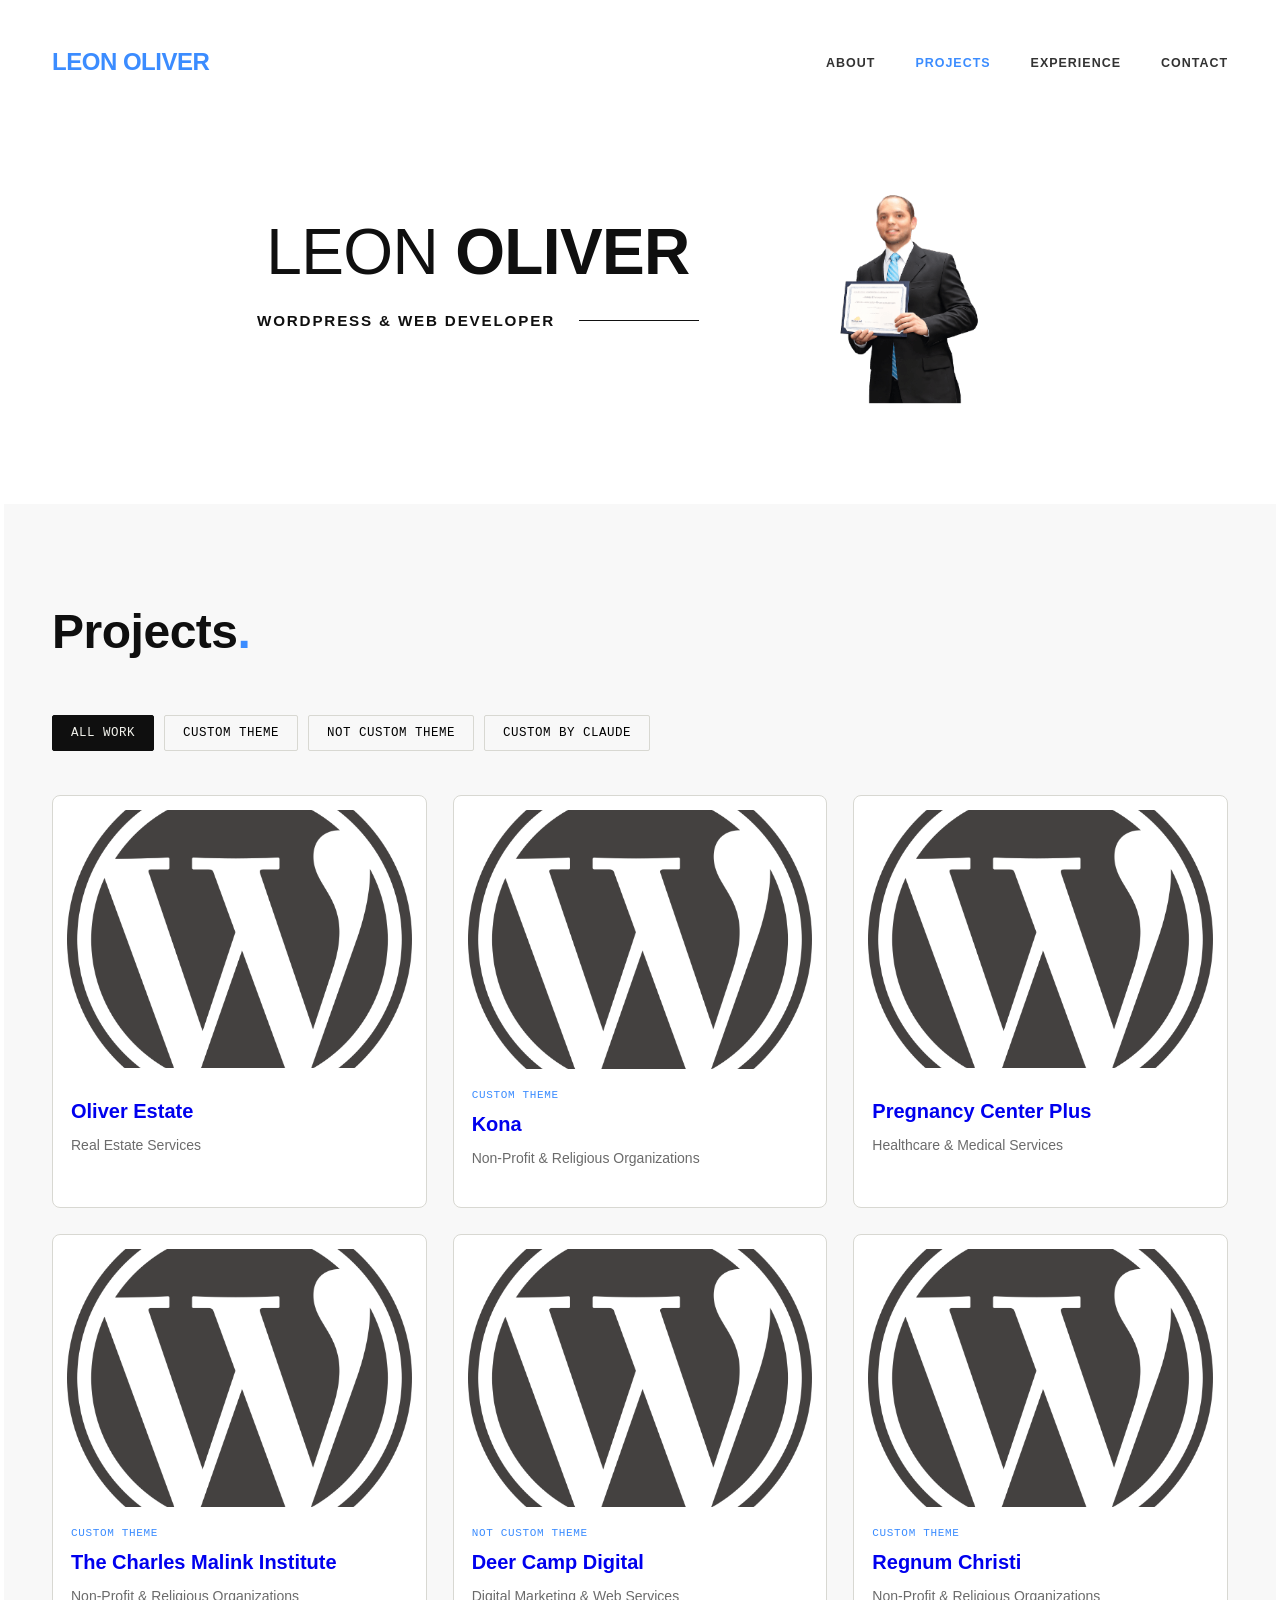
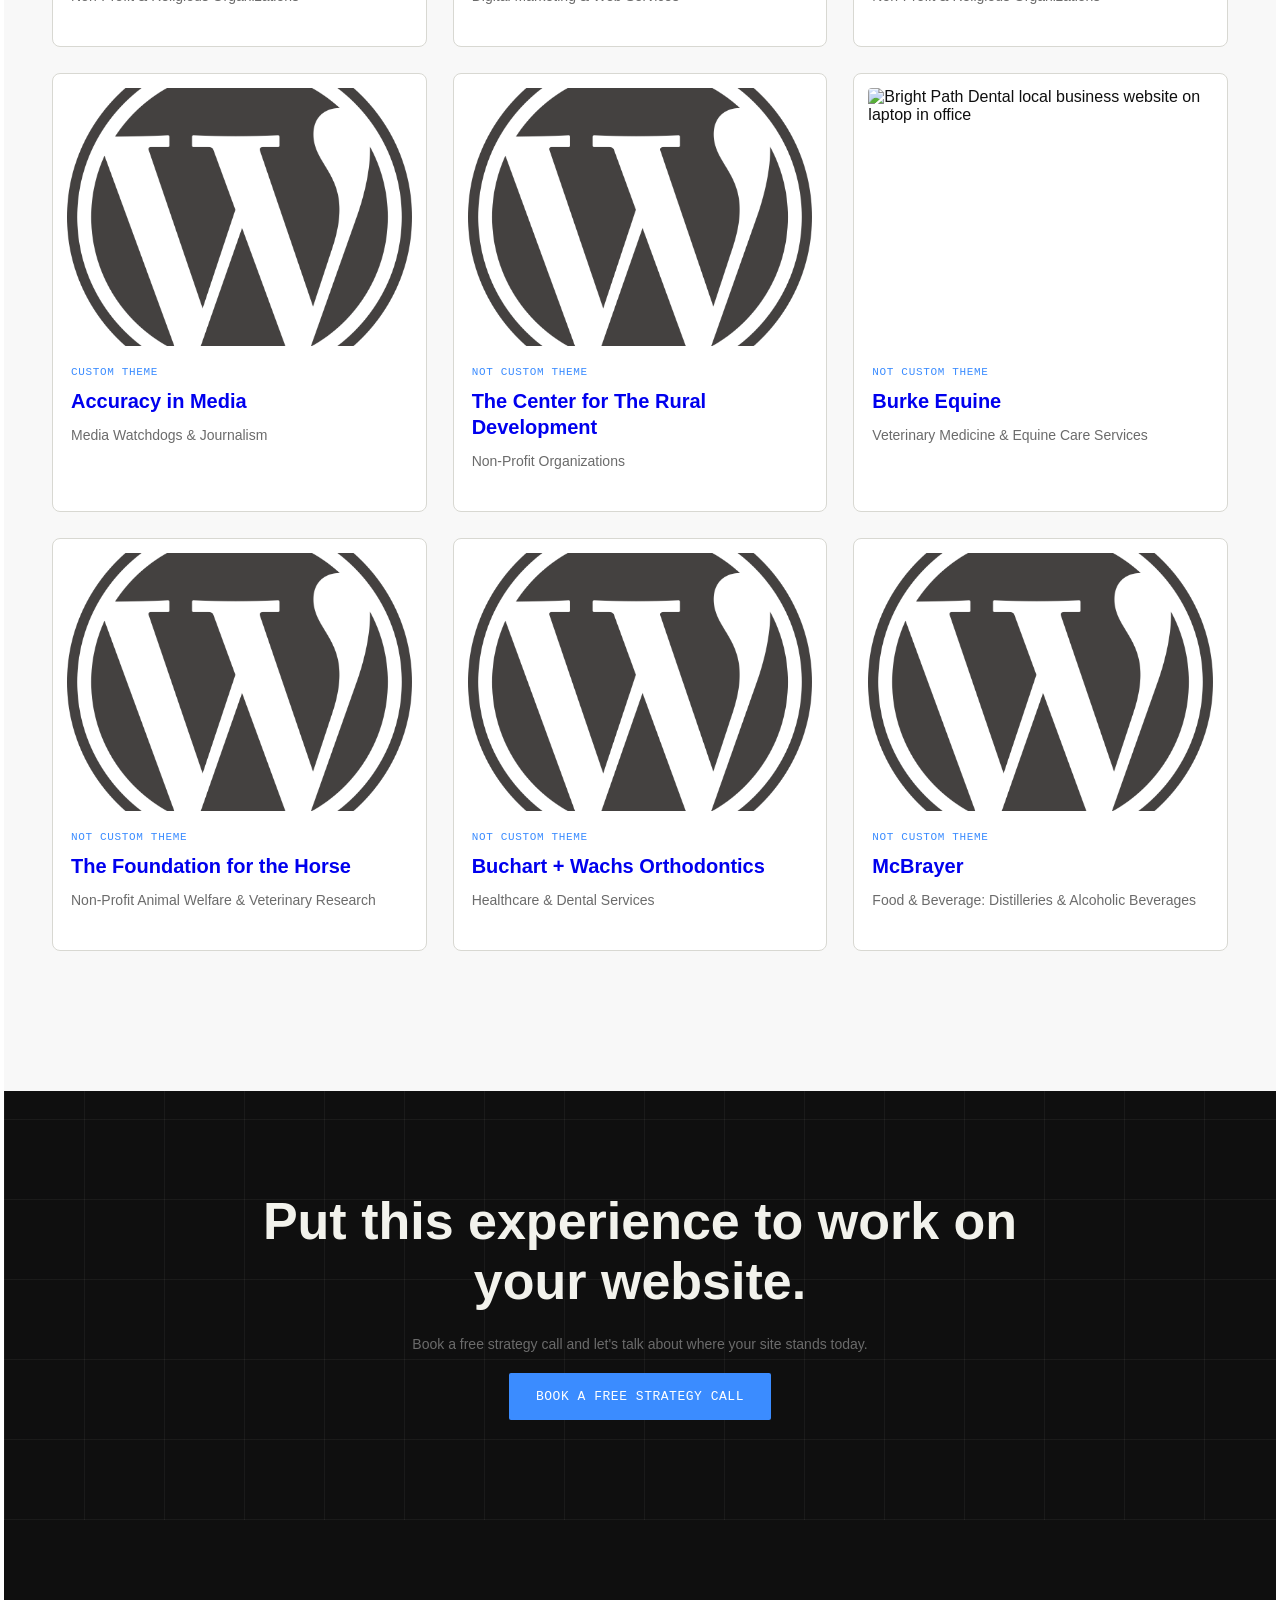
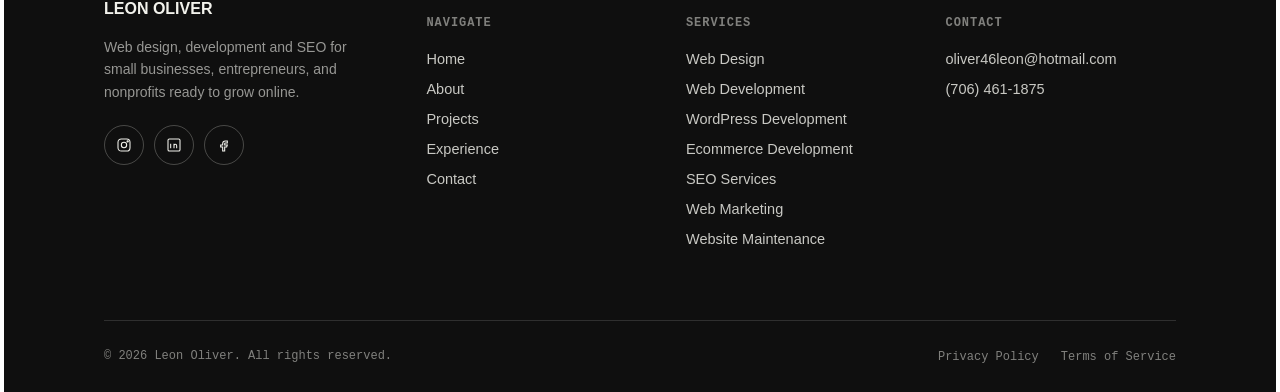
==== commit 5184b03a: "Fix image source paths in projects.html" ====
--- a/projects.html
+++ b/projects.html
@@ -63,7 +63,7 @@
 
         <article class="pf-card" data-cat="custom-theme" data-modal="p1">
           <div class="pf-media">
-            <img src="/images/wordpress.png" alt="Harbor and Vine ecommerce website analytics dashboard on screen" loading="lazy">
+            <img src="images/wordpress.png" alt="Harbor and Vine ecommerce website analytics dashboard on screen" loading="lazy">
           </div>
           <div class="pf-body">
             <span class="pf-cat">Custom Theme</span>
@@ -74,7 +74,7 @@
 
         <article class="pf-card" data-cat="custom-theme" data-modal="p2">
           <div class="pf-media">
-            <img src="/images/wordpress.png" alt="Northside Realty local business website homepage on laptop" loading="lazy">
+            <img src="images/wordpress.png" alt="Northside Realty local business website homepage on laptop" loading="lazy">
           </div>
           <div class="pf-body">
             <h3><a href="https://pcplus.org/" style="text-decoration: none;">Pregnancy Center Plus</a></h3>
@@ -85,7 +85,7 @@
 
         <article class="pf-card" data-cat="custom-theme" data-modal="p3">
           <div class="pf-media">
-            <img src="/images/wordpress.png" alt="Fit Collective fitness studio website design shown on tablet" loading="lazy">
+            <img src="images/wordpress.png" alt="Fit Collective fitness studio website design shown on tablet" loading="lazy">
           </div>
           <div class="pf-body">
             <span class="pf-cat">Custom Theme</span>
@@ -95,7 +95,7 @@
 
         <article class="pf-card" data-cat="not-custom" data-modal="p4">
           <div class="pf-media">
-            <img src="/images/wordpress.png" alt="Cedar and Stone Interiors ecommerce website on desktop monitor" loading="lazy">
+            <img src="images/wordpress.png" alt="Cedar and Stone Interiors ecommerce website on desktop monitor" loading="lazy">
           </div>
           <div class="pf-body">
             <span class="pf-cat">Not Custom Theme</span>
@@ -105,7 +105,7 @@
 
         <article class="pf-card" data-cat="custom-theme" data-modal="p5">
           <div class="pf-media">
-            <img src="/images/wordpress.png" alt="Pinnacle Auto Group local SEO strategy meeting" loading="lazy">
+            <img src="images/wordpress.png" alt="Pinnacle Auto Group local SEO strategy meeting" loading="lazy">
       
           </div>
           <div class="pf-body">
@@ -116,7 +116,7 @@
 
         <article class="pf-card" data-cat="custom-theme" data-modal="p6">
           <div class="pf-media">
-            <img src="/images/wordpress.png" alt="Bright Path Dental local business website on laptop in office" loading="lazy">
+            <img src="images/wordpress.png" alt="Bright Path Dental local business website on laptop in office" loading="lazy">
           </div>
           <div class="pf-body">
             <span class="pf-cat">Custom theme</span>
@@ -127,7 +127,7 @@
 
           <article class="pf-card" data-cat="not-custom" data-modal="p6">
           <div class="pf-media">
-            <img src="/images/wordpress.png" alt="Bright Path Dental local business website on laptop in office" loading="lazy">
+            <img src="images/wordpress.png" alt="Bright Path Dental local business website on laptop in office" loading="lazy">
           </div>
           <div class="pf-body">
             <span class="pf-cat">Not Custom theme</span>
@@ -138,7 +138,7 @@
 
         <article class="pf-card" data-cat="not-custom" data-modal="p6">
           <div class="pf-media">
-            <img src="/images/wordpress.png" alt="Bright Path Dental local business website on laptop in office" loading="lazy">
+            <img src="/mages/wordpress.png" alt="Bright Path Dental local business website on laptop in office" loading="lazy">
           </div>
           <div class="pf-body">
             <span class="pf-cat">Not Custom theme</span>
@@ -149,7 +149,7 @@
 
         <article class="pf-card" data-cat="not-custom" data-modal="p6">
           <div class="pf-media">
-            <img src="/images/wordpress.png" alt="Bright Path Dental local business website on laptop in office" loading="lazy">
+            <img src="images/wordpress.png" alt="Bright Path Dental local business website on laptop in office" loading="lazy">
           </div>
           <div class="pf-body">
             <span class="pf-cat">Not Custom theme</span>
@@ -160,7 +160,7 @@
 
         <article class="pf-card" data-cat="not-custom" data-modal="p6">
           <div class="pf-media">
-            <img src="/images/wordpress.png" alt="Bright Path Dental local business website on laptop in office" loading="lazy">
+            <img src="images/wordpress.png" alt="Bright Path Dental local business website on laptop in office" loading="lazy">
           </div>
           <div class="pf-body">
             <span class="pf-cat">Not Custom theme</span>
@@ -171,7 +171,7 @@
 
         <article class="pf-card" data-cat="not-custom" data-modal="p6">
           <div class="pf-media">
-            <img src="/images/wordpress.png" alt="Bright Path Dental local business website on laptop in office" loading="lazy">
+            <img src="images/wordpress.png" alt="Bright Path Dental local business website on laptop in office" loading="lazy">
           </div>
           <div class="pf-body">
             <span class="pf-cat">Not Custom theme</span>
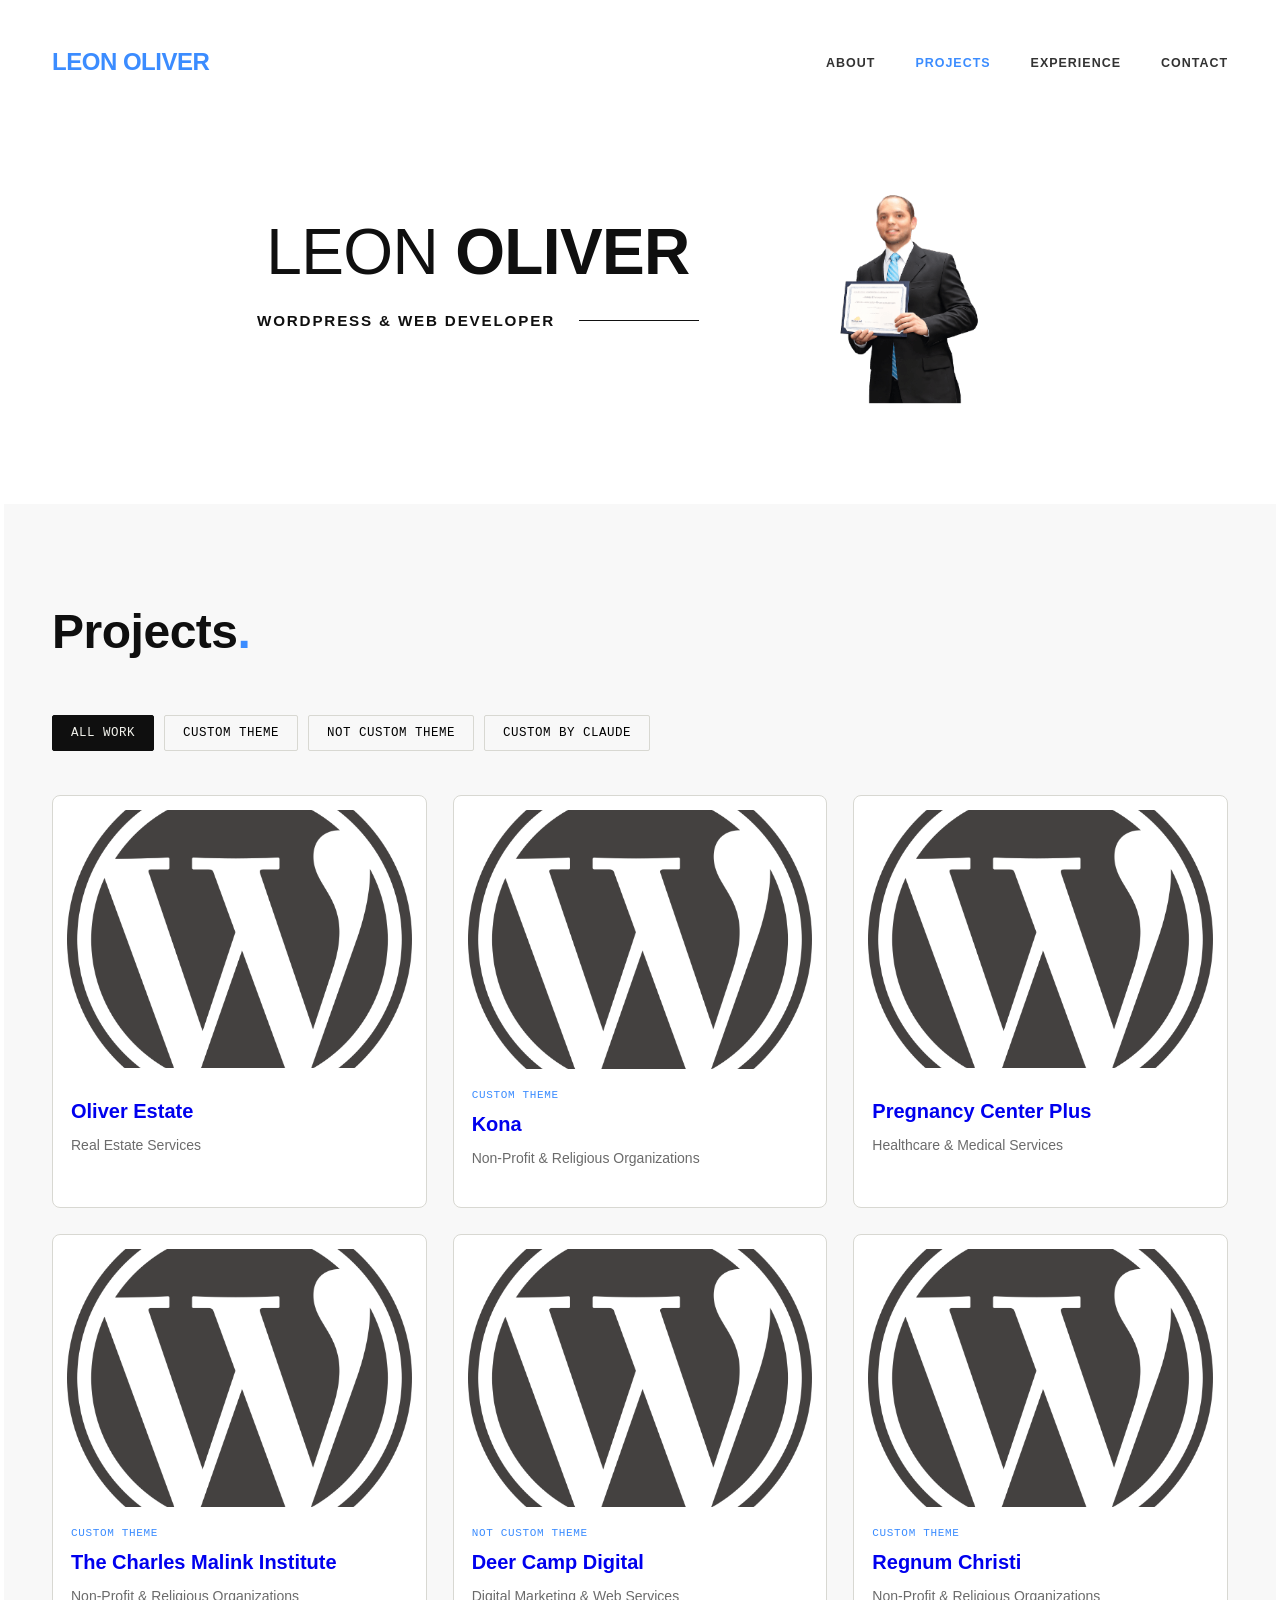
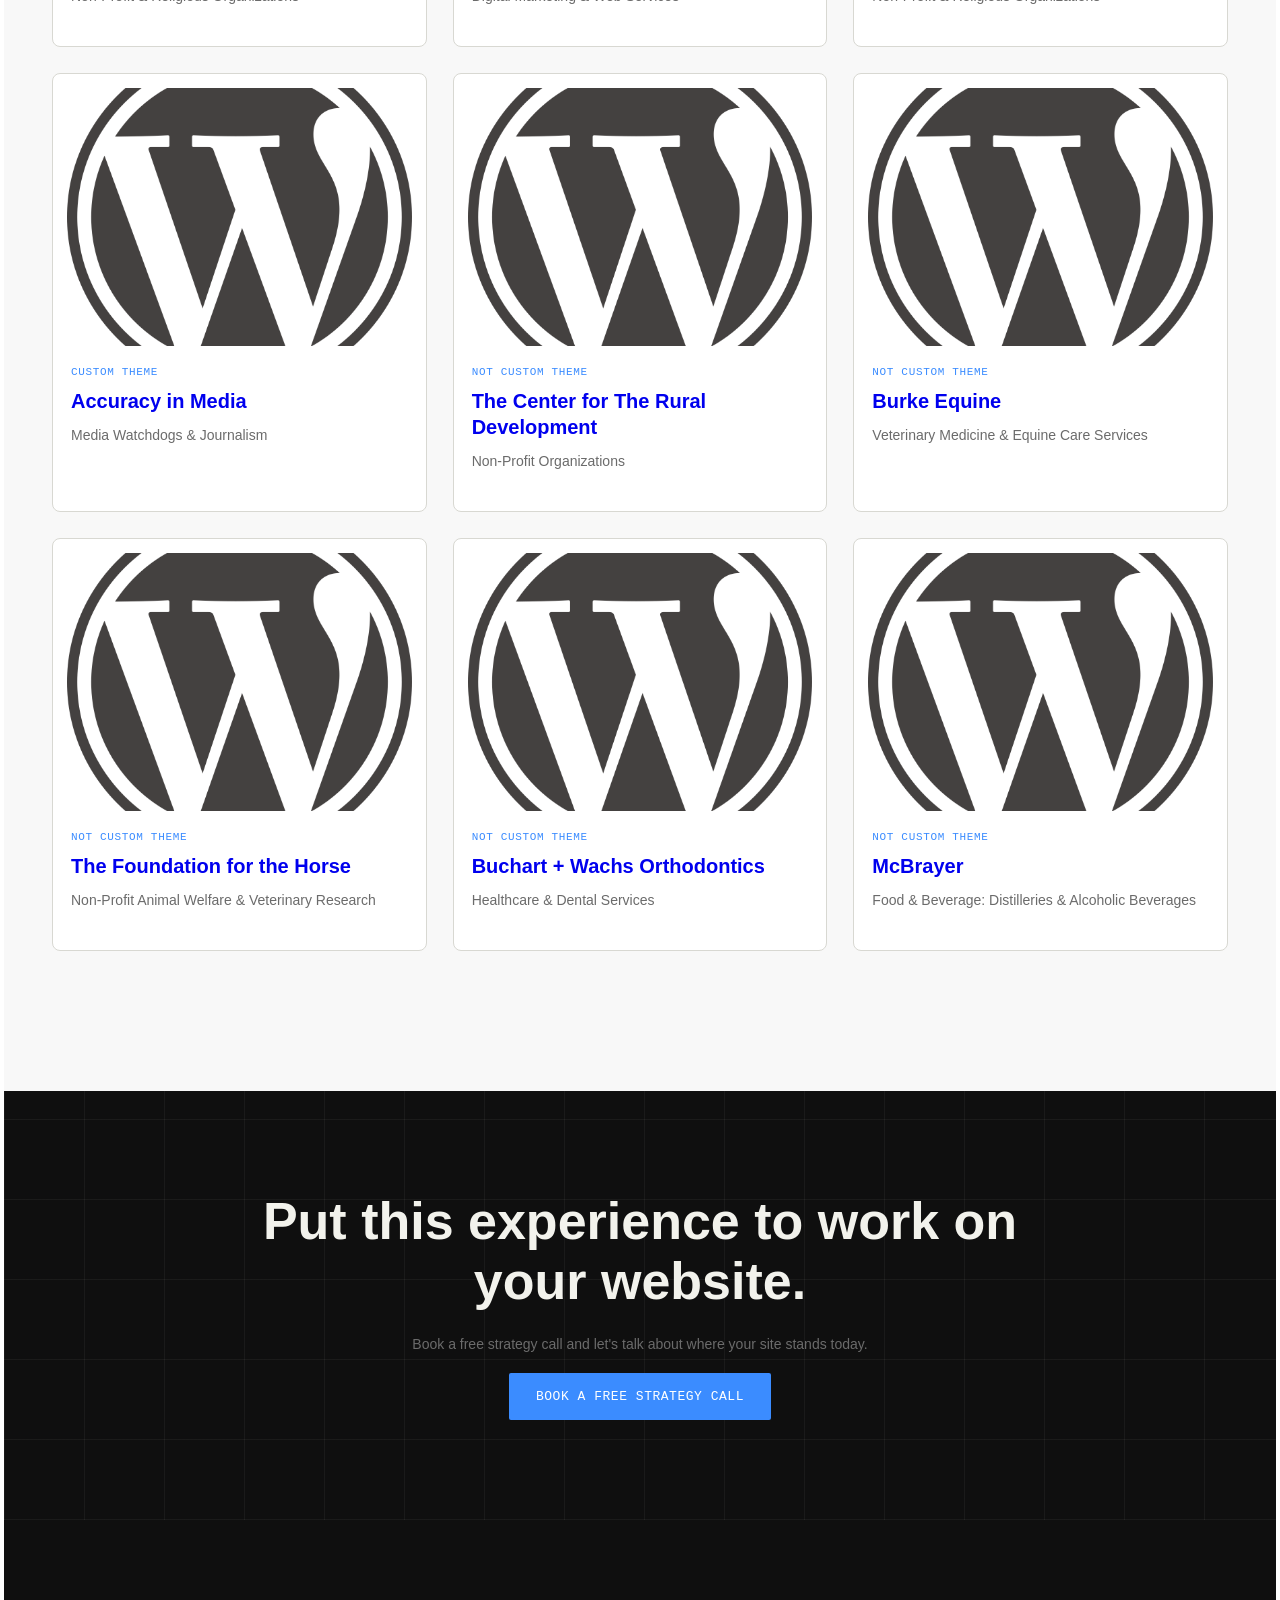
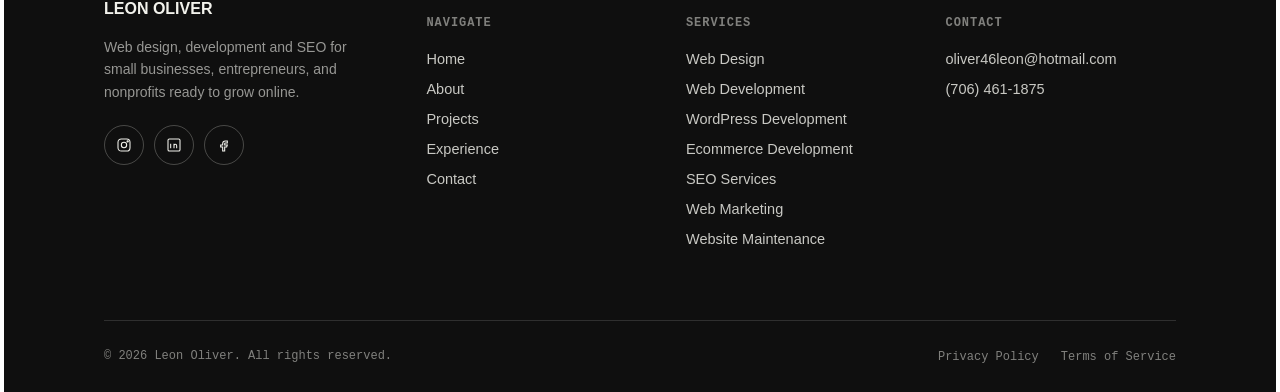
==== commit 0cde1dfa: "Update projects.html" ====
--- a/projects.html
+++ b/projects.html
@@ -53,7 +53,7 @@
 
         <article class="pf-card" data-cat="custom-theme-claude" data-modal="p2">
           <div class="pf-media">
-            <img src="/images/wordpress.png" alt="" loading="lazy">
+            <img src="images/wordpress.png" alt="" loading="lazy">
           </div>
           <div class="pf-body">
             <h3><a href="https://www.leonoliver.com/claude1/" style="text-decoration: none;">Oliver Estate</a></h3>
@@ -138,7 +138,7 @@
 
         <article class="pf-card" data-cat="not-custom" data-modal="p6">
           <div class="pf-media">
-            <img src="/mages/wordpress.png" alt="Bright Path Dental local business website on laptop in office" loading="lazy">
+            <img src="images/wordpress.png" alt="Bright Path Dental local business website on laptop in office" loading="lazy">
           </div>
           <div class="pf-body">
             <span class="pf-cat">Not Custom theme</span>
@@ -267,7 +267,6 @@
     </div>
   </div>
 </footer>
-
 <script>
   window.PROJECTS_DATA = {
     p1: {
